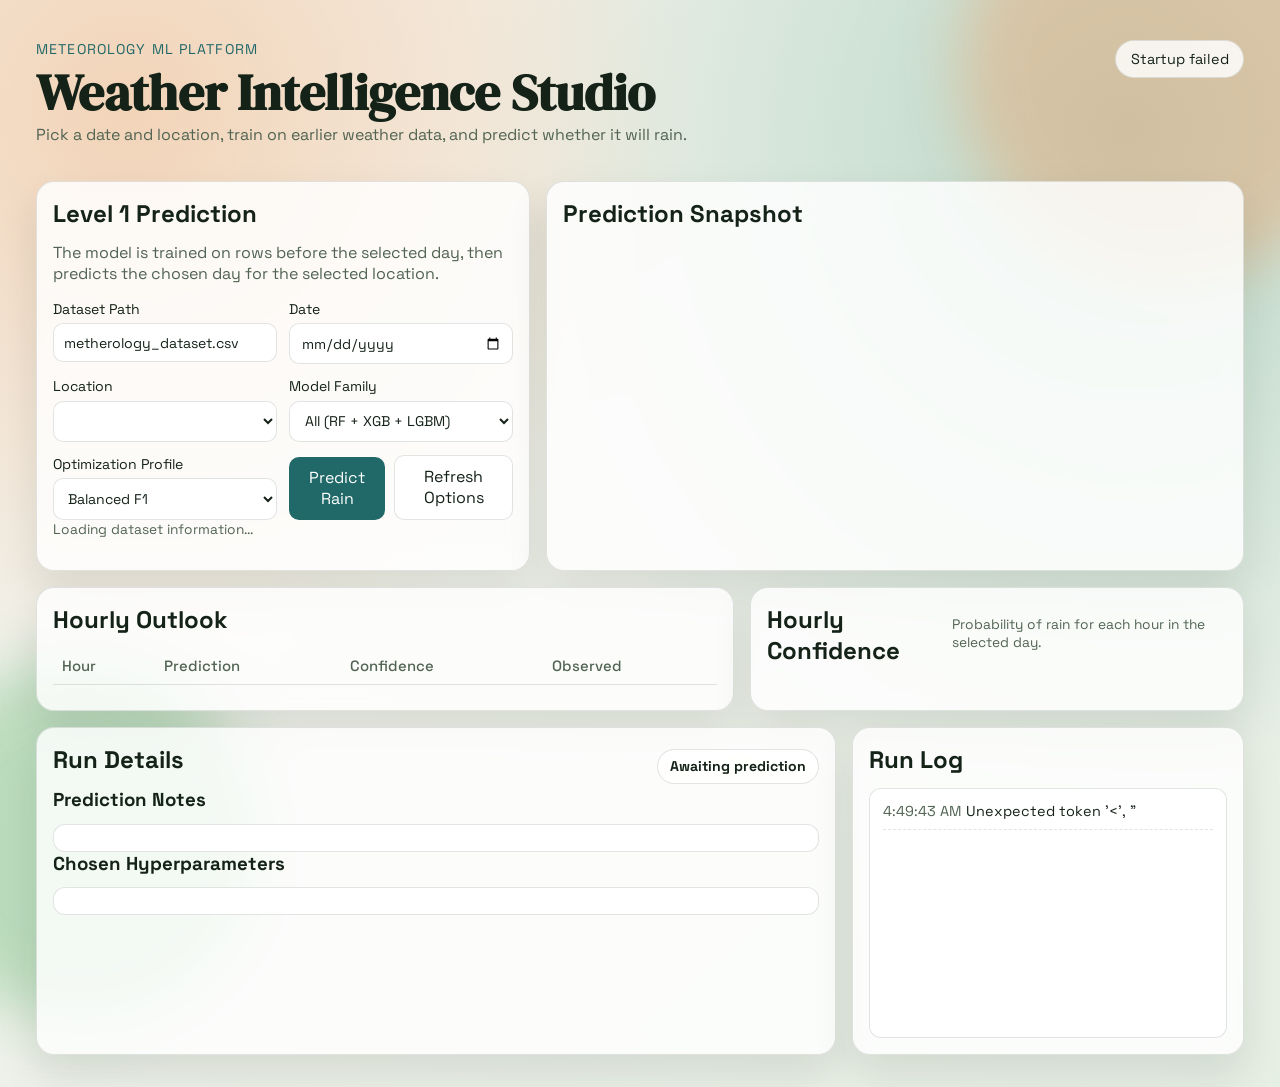
==== Interface/index.html @ b9aa5b45 "Level 1 Interface" ====
<!doctype html>
<html lang="en">
<head>
	<meta charset="UTF-8">
	<meta name="viewport" content="width=device-width, initial-scale=1.0">
	<title>Weather Intelligence Studio</title>
	<link rel="preconnect" href="https://fonts.googleapis.com">
	<link rel="preconnect" href="https://fonts.gstatic.com" crossorigin>
	<link href="https://fonts.googleapis.com/css2?family=Space+Grotesk:wght@400;500;700&family=DM+Serif+Display:ital@0;1&display=swap" rel="stylesheet">
	<link rel="stylesheet" href="style.css">
</head>
<body>
	<div class="bg-shape bg-shape-1" aria-hidden="true"></div>
	<div class="bg-shape bg-shape-2" aria-hidden="true"></div>

	<header class="topbar">
		<div>
			<p class="eyebrow">Meteorology ML Platform</p>
			<h1>Weather Intelligence Studio</h1>
			<p class="subtitle">Pick a date and location, train on earlier weather data, and predict whether it will rain.</p>
		</div>
		<div class="status-pill" id="status-pill">System ready</div>
	</header>

	<main class="layout">
		<section class="card card-control">
			<h2>Level 1 Prediction</h2>
			<p class="card-intro">The model is trained on rows before the selected day, then predicts the chosen day for the selected location.</p>

			<form id="prediction-form" class="controls-grid">
				<label>
					Dataset Path
					<input type="text" id="dataset-path" value="metherology_dataset.csv" placeholder="Path to CSV dataset">
				</label>

				<label>
					Date
					<input type="date" id="selected-date">
				</label>

				<label>
					Location
					<select id="location-select"></select>
				</label>

				<label>
					Model Family
					<select id="model-family">
						<option value="all">All (RF + XGB + LGBM)</option>
						<option value="lgbm">LightGBM only</option>
						<option value="xgb">XGBoost only</option>
						<option value="rf">RandomForest only</option>
					</select>
				</label>

				<label>
					Optimization Profile
					<select id="profile">
						<option value="balanced">Balanced F1</option>
						<option value="recall">High Recall</option>
						<option value="precision">High Precision</option>
					</select>
				</label>

				<div class="control-actions">
					<button type="submit" class="btn btn-primary" id="predict-btn">Predict Rain</button>
					<button type="button" class="btn btn-secondary" id="refresh-options-btn">Refresh Options</button>
				</div>
			</form>

			<p class="hint" id="dataset-range">Loading dataset information...</p>

		</section>

		<section class="card card-kpis">
			<h2>Prediction Snapshot</h2>
			<div class="kpi-grid" id="kpi-grid"></div>
		</section>

		<section class="card card-ranking">
			<h2>Hourly Outlook</h2>
			<div class="table-wrap">
				<table>
					<thead>
						<tr>
							<th>Hour</th>
							<th>Prediction</th>
							<th>Confidence</th>
							<th>Observed</th>
						</tr>
					</thead>
					<tbody id="hourly-body"></tbody>
				</table>
			</div>
		</section>

		<section class="card card-chart">
			<div class="section-head">
				<h2>Hourly Confidence</h2>
				<p class="hint">Probability of rain for each hour in the selected day.</p>
			</div>
			<div id="bars" class="bars"></div>
		</section>

		<section class="card card-details">
			<div class="section-head">
				<h2>Run Details</h2>
				<div class="result-chip" id="prediction-chip">Awaiting prediction</div>
			</div>

			<div class="split-grid" id="split-grid"></div>

			<h3>Prediction Notes</h3>
			<div class="pre-box" id="prediction-notes"></div>

			<h3>Chosen Hyperparameters</h3>
			<pre id="hyperparams" class="pre-box"></pre>
		</section>

		<section class="card card-log">
			<h2>Run Log</h2>
			<div id="run-log" class="log"></div>
		</section>
	</main>

	<template id="kpi-template">
		<article class="kpi-card">
			<p class="kpi-label"></p>
			<p class="kpi-value"></p>
			<p class="kpi-extra"></p>
		</article>
	</template>

	<script src="app.js"></script>
</body>
</html>
---- Interface/style.css ----
:root {
	--bg-1: #f6f3ee;
	--bg-2: #e6efe4;
	--paper: rgba(255, 255, 255, 0.82);
	--paper-strong: #ffffff;
	--text: #142218;
	--muted: #516352;
	--line: rgba(20, 34, 24, 0.12);
	--primary: #216869;
	--secondary: #d66a2d;
	--accent: #2b8a3e;
	--danger: #a8332b;
	--shadow: 0 20px 40px rgba(20, 34, 24, 0.1);
}

* {
	box-sizing: border-box;
}

body {
	margin: 0;
	min-height: 100vh;
	color: var(--text);
	font-family: "Space Grotesk", sans-serif;
	background:
		radial-gradient(circle at 10% 10%, #f2d4b8 0%, transparent 38%),
		radial-gradient(circle at 88% 12%, #bad8c8 0%, transparent 45%),
		linear-gradient(140deg, var(--bg-1), var(--bg-2));
	position: relative;
	overflow-x: hidden;
}

.bg-shape {
	position: fixed;
	z-index: -1;
	border-radius: 50%;
	filter: blur(30px);
	opacity: 0.4;
}

.bg-shape-1 {
	width: 420px;
	height: 420px;
	background: #f19f68;
	top: -140px;
	right: -100px;
}

.bg-shape-2 {
	width: 360px;
	height: 360px;
	background: #6dbb7a;
	bottom: -120px;
	left: -100px;
}

.topbar {
	max-width: 1240px;
	margin: 0 auto;
	padding: 2.5rem 1rem 1.25rem;
	display: flex;
	align-items: flex-start;
	justify-content: space-between;
	gap: 1rem;
	animation: rise 500ms ease-out;
}

.eyebrow {
	margin: 0;
	color: var(--primary);
	font-size: 0.88rem;
	letter-spacing: 0.08em;
	text-transform: uppercase;
}

h1 {
	margin: 0.35rem 0 0.25rem;
	font-family: "DM Serif Display", serif;
	font-size: clamp(2rem, 4.2vw, 3.2rem);
	line-height: 1.1;
}

.subtitle {
	margin: 0;
	color: var(--muted);
}

.status-pill {
	padding: 0.55rem 0.9rem;
	border-radius: 999px;
	border: 1px solid var(--line);
	background: var(--paper);
	backdrop-filter: blur(8px);
	font-size: 0.9rem;
}

.layout {
	max-width: 1240px;
	margin: 0 auto;
	padding: 1rem 1rem 2rem;
	display: grid;
	grid-template-columns: repeat(12, minmax(0, 1fr));
	gap: 1rem;
}

.card {
	border: 1px solid var(--line);
	border-radius: 18px;
	padding: 1rem;
	background: var(--paper);
	backdrop-filter: blur(9px);
	box-shadow: var(--shadow);
	animation: rise 500ms ease-out;
}

.card h2,
.card h3 {
	margin: 0 0 0.8rem;
}

.card-intro,
.hint {
	margin: 0 0 1rem;
	color: var(--muted);
}

.hint {
	font-size: 0.86rem;
}

.card-control { grid-column: span 5; }
.card-kpis { grid-column: span 7; }
.card-ranking { grid-column: span 7; }
.card-chart { grid-column: span 5; }
.card-details { grid-column: span 8; }
.card-log { grid-column: span 4; }

.controls-grid {
	display: grid;
	grid-template-columns: repeat(2, minmax(0, 1fr));
	gap: 0.8rem;
}

label {
	display: flex;
	flex-direction: column;
	gap: 0.35rem;
	font-size: 0.88rem;
}

input,
select,
button {
	font: inherit;
}

input,
select {
	width: 100%;
	border: 1px solid var(--line);
	border-radius: 10px;
	background: #fff;
	color: var(--text);
	padding: 0.6rem 0.65rem;
}

.control-actions {
	display: flex;
	align-items: flex-end;
	gap: 0.6rem;
}

.btn {
	border: none;
	border-radius: 10px;
	padding: 0.65rem 0.9rem;
	cursor: pointer;
	transition: transform 160ms ease, filter 160ms ease;
}

.btn:hover {
	transform: translateY(-1px);
	filter: brightness(1.02);
}

.btn-primary {
	background: var(--primary);
	color: #fff;
}

.btn-secondary {
	background: #fff;
	color: var(--text);
	border: 1px solid var(--line);
}

.upload-wrap {
	margin: 1rem 0 0;
	display: flex;
	align-items: center;
	gap: 0.7rem;
}

.badge {
	display: inline-flex;
	align-items: center;
	justify-content: center;
	min-width: 88px;
	padding: 0.35rem 0.55rem;
	border-radius: 999px;
	font-size: 0.82rem;
	font-weight: 700;
}

.badge-rain {
	background: rgba(214, 106, 45, 0.16);
	color: #8a3f15;
}

.badge-clear {
	background: rgba(43, 138, 62, 0.14);
	color: #206534;
}

.upload-label {
	color: var(--muted);
}

.kpi-grid {
	display: grid;
	grid-template-columns: repeat(2, minmax(0, 1fr));
	gap: 0.8rem;
}

.kpi-card {
	border: 1px solid var(--line);
	background: var(--paper-strong);
	border-radius: 14px;
	padding: 0.8rem;
}

.kpi-label {
	margin: 0;
	color: var(--muted);
	font-size: 0.82rem;
}

.kpi-value {
	margin: 0.2rem 0;
	font-family: "DM Serif Display", serif;
	font-size: 1.7rem;
	line-height: 1;
}

.kpi-extra {
	margin: 0;
	font-size: 0.84rem;
	color: var(--muted);
}

.table-wrap {
	overflow-x: auto;
}

table {
	width: 100%;
	border-collapse: collapse;
	font-size: 0.93rem;
}

th,
td {
	border-bottom: 1px solid var(--line);
	padding: 0.55rem;
	text-align: left;
}

th {
	color: var(--muted);
	font-weight: 500;
}

tr.highlight {
	background: rgba(43, 138, 62, 0.09);
}

.section-head {
	display: flex;
	justify-content: space-between;
	align-items: center;
	gap: 0.8rem;
}

.bars {
	margin-top: 1rem;
	display: grid;
	gap: 0.7rem;
}

.bar-row {
	display: grid;
	grid-template-columns: 110px 1fr 60px;
	align-items: center;
	gap: 0.6rem;
}

.bar-track {
	height: 14px;
	background: rgba(20, 34, 24, 0.08);
	border-radius: 999px;
	overflow: hidden;
}

.bar-fill {
	height: 100%;
	border-radius: 999px;
	transition: width 500ms ease;
}

.split-grid {
	display: grid;
	grid-template-columns: repeat(3, minmax(0, 1fr));
	gap: 0.7rem;
}

.split-card {
	border: 1px solid var(--line);
	background: var(--paper-strong);
	border-radius: 12px;
	padding: 0.7rem;
}

.split-card h4 {
	margin: 0 0 0.5rem;
}

.split-stat {
	margin: 0.25rem 0;
	font-size: 0.9rem;
}

.matrix {
	display: grid;
	grid-template-columns: repeat(2, 1fr);
	gap: 0.45rem;
	max-width: 350px;
	margin-bottom: 1rem;
}

.cell {
	border: 1px solid var(--line);
	border-radius: 10px;
	padding: 0.7rem;
	background: #fff;
	text-align: center;
}

.cell-label {
	display: block;
	color: var(--muted);
	font-size: 0.78rem;
}

.cell-value {
	font-size: 1.2rem;
	font-weight: 700;
}

.pre-box {
	margin: 0;
	border: 1px solid var(--line);
	background: #fff;
	border-radius: 12px;
	padding: 0.8rem;
	max-height: 220px;
	overflow: auto;
}

.pre-box p {
	margin: 0 0 0.7rem;
}

.pre-box p:last-child {
	margin-bottom: 0;
}

.result-chip {
	padding: 0.45rem 0.75rem;
	border-radius: 999px;
	font-size: 0.88rem;
	font-weight: 700;
	border: 1px solid var(--line);
	background: rgba(255, 255, 255, 0.75);
}

.chip-rain {
	background: rgba(214, 106, 45, 0.16);
	color: #8a3f15;
	border-color: rgba(214, 106, 45, 0.28);
}

.chip-clear {
	background: rgba(43, 138, 62, 0.14);
	color: #206534;
	border-color: rgba(43, 138, 62, 0.24);
}

.log {
	border: 1px solid var(--line);
	background: #fff;
	border-radius: 12px;
	padding: 0.8rem;
	min-height: 250px;
	max-height: 430px;
	overflow: auto;
	font-size: 0.9rem;
}

.log-entry {
	margin: 0 0 0.55rem;
	padding-bottom: 0.55rem;
	border-bottom: 1px dashed var(--line);
}

.log-time {
	color: var(--muted);
	margin-right: 0.35rem;
}

@keyframes rise {
	from {
		opacity: 0;
		transform: translateY(12px);
	}
	to {
		opacity: 1;
		transform: translateY(0);
	}
}

@media (max-width: 1080px) {
	.card-control,
	.card-kpis,
	.card-ranking,
	.card-chart,
	.card-details,
	.card-log {
		grid-column: span 12;
	}

	.controls-grid {
		grid-template-columns: 1fr;
	}

	.control-actions {
		align-items: center;
	}
}

@media (max-width: 720px) {
	.topbar {
		flex-direction: column;
	}

	.kpi-grid,
	.split-grid {
		grid-template-columns: 1fr;
	}

	.bar-row {
		grid-template-columns: 1fr;
	}
}
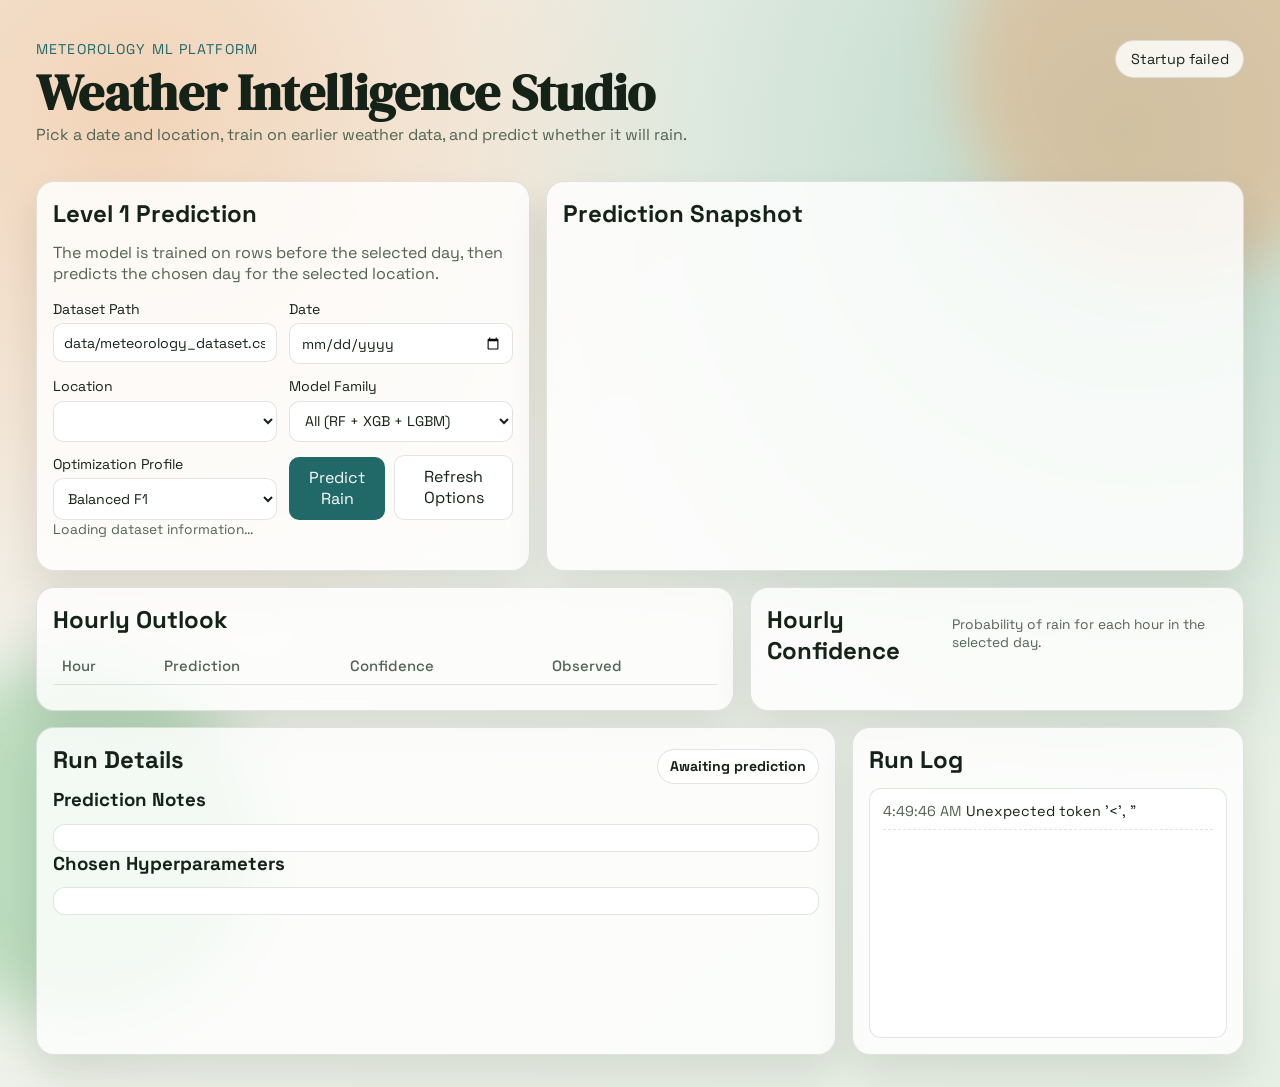
==== commit e671ec8e: "Fix interface not founding dataset" ====
--- a/Interface/index.html
+++ b/Interface/index.html
@@ -30,7 +30,7 @@
 			<form id="prediction-form" class="controls-grid">
 				<label>
 					Dataset Path
-					<input type="text" id="dataset-path" value="metherology_dataset.csv" placeholder="Path to CSV dataset">
+					<input type="text" id="dataset-path" value="data/meteorology_dataset.csv" placeholder="Path to CSV dataset">
 				</label>
 
 				<label>
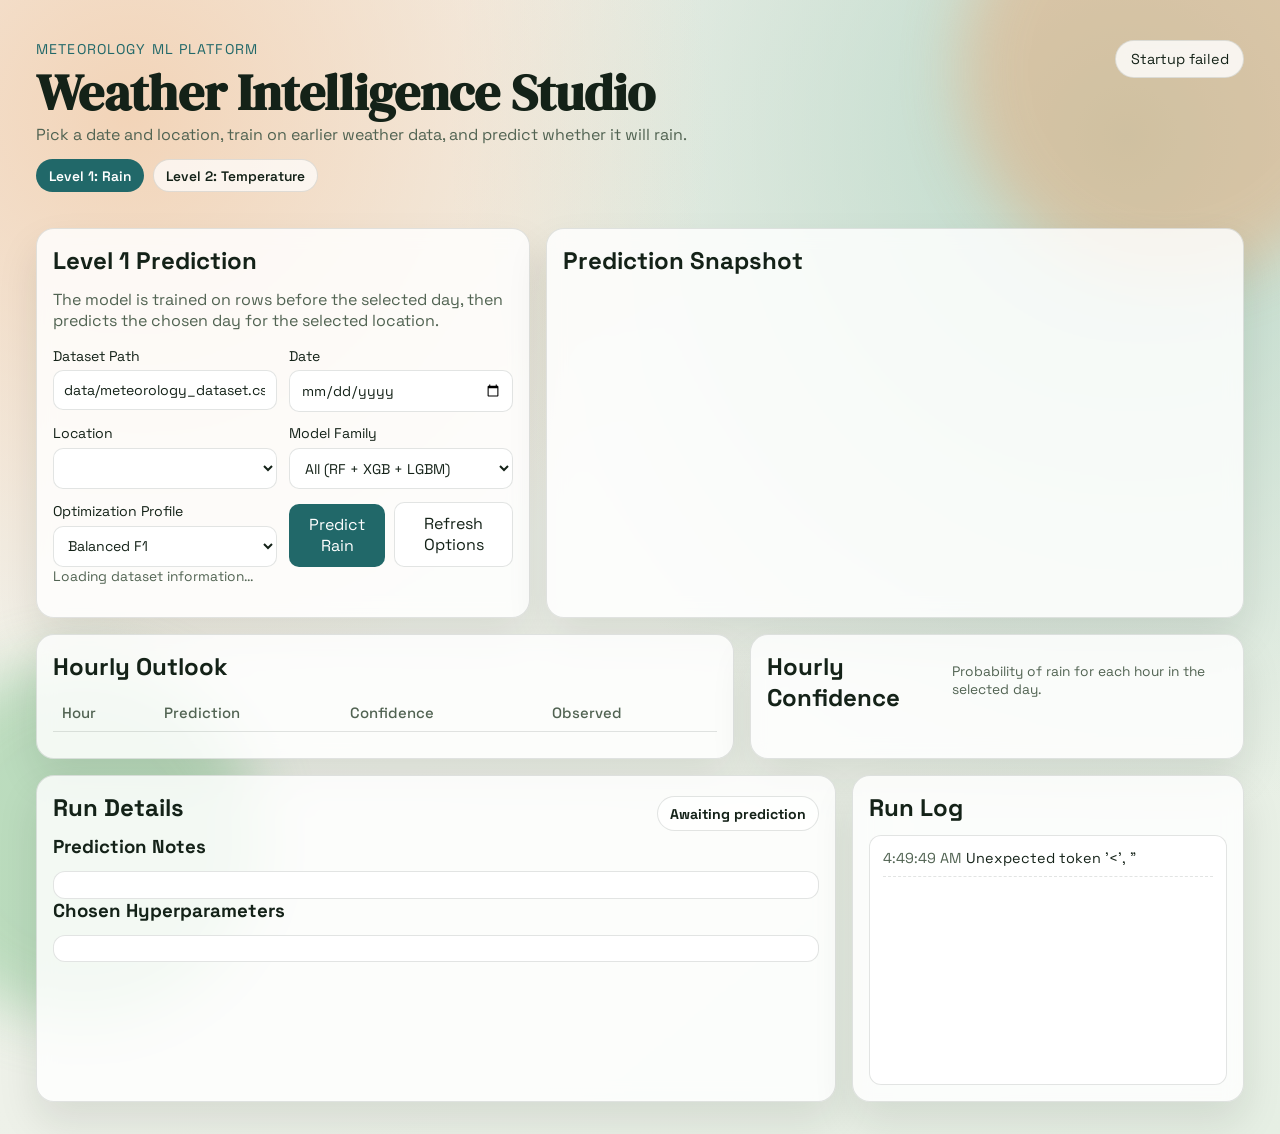
==== commit bbc70937: "Merge branch 'main' into level_4" ====
--- a/Interface/index.html
+++ b/Interface/index.html
@@ -18,6 +18,10 @@
 			<p class="eyebrow">Meteorology ML Platform</p>
 			<h1>Weather Intelligence Studio</h1>
 			<p class="subtitle">Pick a date and location, train on earlier weather data, and predict whether it will rain.</p>
+			<div class="level-nav">
+				<a class="level-link active" href="index.html">Level 1: Rain</a>
+				<a class="level-link" href="level2.html">Level 2: Temperature</a>
+			</div>
 		</div>
 		<div class="status-pill" id="status-pill">System ready</div>
 	</header>
--- a/Interface/style.css
+++ b/Interface/style.css
@@ -85,6 +85,32 @@
 	color: var(--muted);
 }
 
+.level-nav {
+	margin-top: 0.9rem;
+	display: flex;
+	gap: 0.55rem;
+	flex-wrap: wrap;
+}
+
+.level-link {
+	display: inline-flex;
+	align-items: center;
+	padding: 0.4rem 0.75rem;
+	border-radius: 999px;
+	border: 1px solid var(--line);
+	background: rgba(255, 255, 255, 0.7);
+	color: var(--text);
+	text-decoration: none;
+	font-size: 0.86rem;
+	font-weight: 600;
+}
+
+.level-link.active {
+	background: var(--primary);
+	border-color: transparent;
+	color: #fff;
+}
+
 .status-pill {
 	padding: 0.55rem 0.9rem;
 	border-radius: 999px;
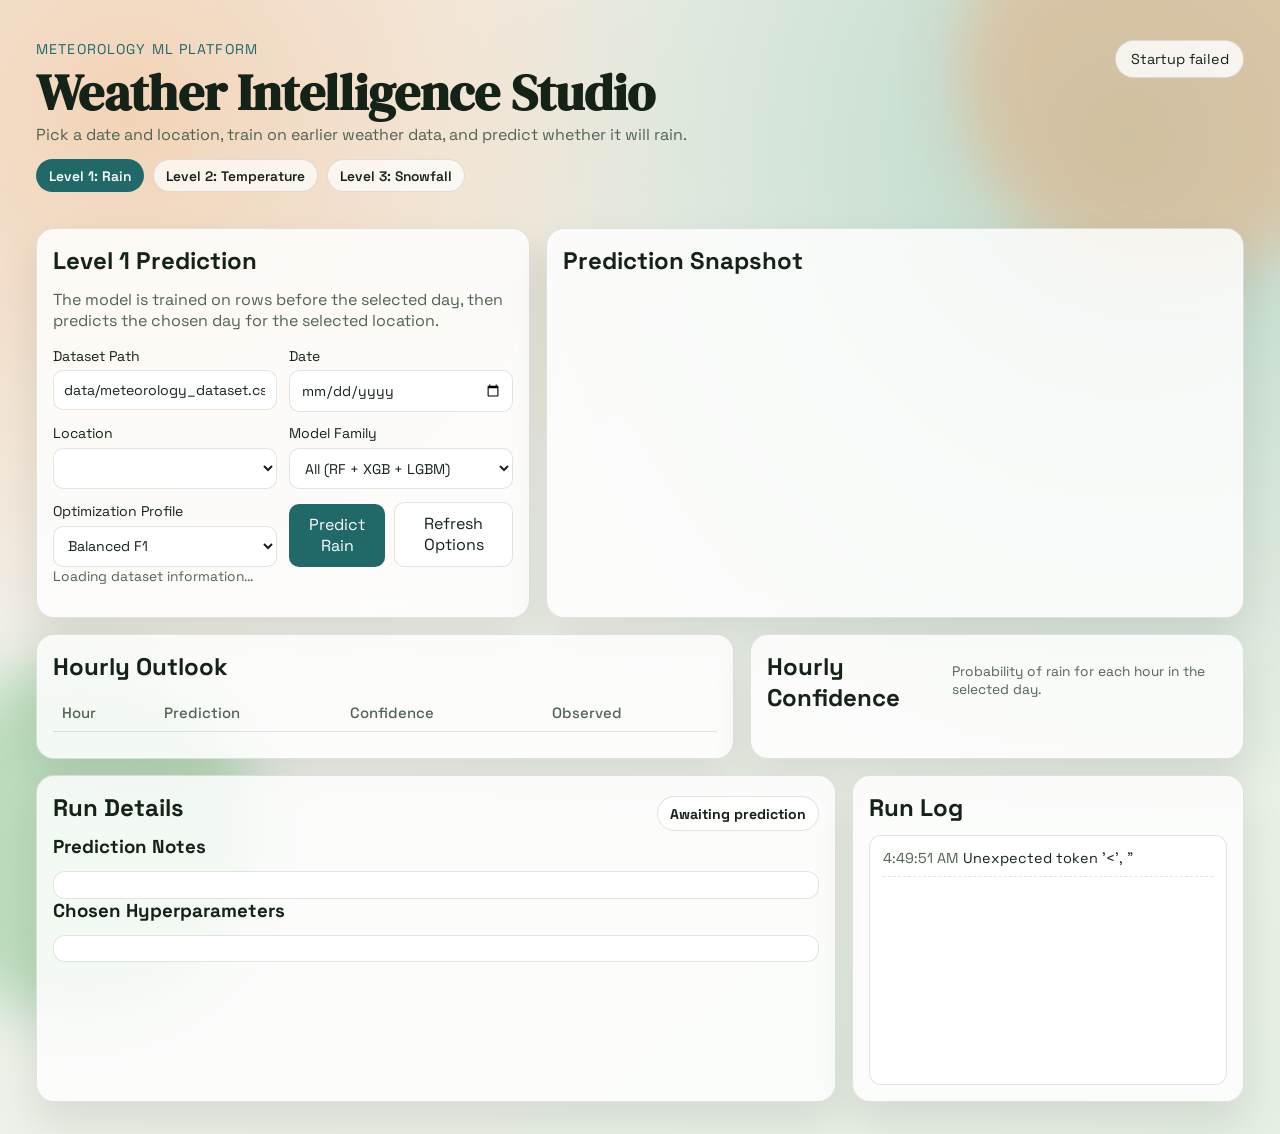
==== commit 5f8ce531: "Added Snowfall Prediction to Website" ====
--- a/Interface/index.html
+++ b/Interface/index.html
@@ -1,140 +1,166 @@
 <!doctype html>
 <html lang="en">
-<head>
-	<meta charset="UTF-8">
-	<meta name="viewport" content="width=device-width, initial-scale=1.0">
-	<title>Weather Intelligence Studio</title>
-	<link rel="preconnect" href="https://fonts.googleapis.com">
-	<link rel="preconnect" href="https://fonts.gstatic.com" crossorigin>
-	<link href="https://fonts.googleapis.com/css2?family=Space+Grotesk:wght@400;500;700&family=DM+Serif+Display:ital@0;1&display=swap" rel="stylesheet">
-	<link rel="stylesheet" href="style.css">
-</head>
-<body>
-	<div class="bg-shape bg-shape-1" aria-hidden="true"></div>
-	<div class="bg-shape bg-shape-2" aria-hidden="true"></div>
+  <head>
+    <meta charset="UTF-8" />
+    <meta name="viewport" content="width=device-width, initial-scale=1.0" />
+    <title>Weather Intelligence Studio</title>
+    <link rel="preconnect" href="https://fonts.googleapis.com" />
+    <link rel="preconnect" href="https://fonts.gstatic.com" crossorigin />
+    <link
+      href="https://fonts.googleapis.com/css2?family=Space+Grotesk:wght@400;500;700&family=DM+Serif+Display:ital@0;1&display=swap"
+      rel="stylesheet"
+    />
+    <link rel="stylesheet" href="style.css" />
+  </head>
+  <body>
+    <div class="bg-shape bg-shape-1" aria-hidden="true"></div>
+    <div class="bg-shape bg-shape-2" aria-hidden="true"></div>
 
-	<header class="topbar">
-		<div>
-			<p class="eyebrow">Meteorology ML Platform</p>
-			<h1>Weather Intelligence Studio</h1>
-			<p class="subtitle">Pick a date and location, train on earlier weather data, and predict whether it will rain.</p>
-			<div class="level-nav">
-				<a class="level-link active" href="index.html">Level 1: Rain</a>
-				<a class="level-link" href="level2.html">Level 2: Temperature</a>
-			</div>
-		</div>
-		<div class="status-pill" id="status-pill">System ready</div>
-	</header>
+    <header class="topbar">
+      <div>
+        <p class="eyebrow">Meteorology ML Platform</p>
+        <h1>Weather Intelligence Studio</h1>
+        <p class="subtitle">
+          Pick a date and location, train on earlier weather data, and predict
+          whether it will rain.
+        </p>
+        <div class="level-nav">
+          <a class="level-link active" href="index.html">Level 1: Rain</a>
+          <a class="level-link" href="level2.html">Level 2: Temperature</a>
+          <a class="level-link" href="level3.html">Level 3: Snowfall</a>
+        </div>
+      </div>
+      <div class="status-pill" id="status-pill">System ready</div>
+    </header>
 
-	<main class="layout">
-		<section class="card card-control">
-			<h2>Level 1 Prediction</h2>
-			<p class="card-intro">The model is trained on rows before the selected day, then predicts the chosen day for the selected location.</p>
+    <main class="layout">
+      <section class="card card-control">
+        <h2>Level 1 Prediction</h2>
+        <p class="card-intro">
+          The model is trained on rows before the selected day, then predicts
+          the chosen day for the selected location.
+        </p>
 
-			<form id="prediction-form" class="controls-grid">
-				<label>
-					Dataset Path
-					<input type="text" id="dataset-path" value="data/meteorology_dataset.csv" placeholder="Path to CSV dataset">
-				</label>
+        <form id="prediction-form" class="controls-grid">
+          <label>
+            Dataset Path
+            <input
+              type="text"
+              id="dataset-path"
+              value="data/meteorology_dataset.csv"
+              placeholder="Path to CSV dataset"
+            />
+          </label>
 
-				<label>
-					Date
-					<input type="date" id="selected-date">
-				</label>
+          <label>
+            Date
+            <input type="date" id="selected-date" />
+          </label>
 
-				<label>
-					Location
-					<select id="location-select"></select>
-				</label>
+          <label>
+            Location
+            <select id="location-select"></select>
+          </label>
 
-				<label>
-					Model Family
-					<select id="model-family">
-						<option value="all">All (RF + XGB + LGBM)</option>
-						<option value="lgbm">LightGBM only</option>
-						<option value="xgb">XGBoost only</option>
-						<option value="rf">RandomForest only</option>
-					</select>
-				</label>
+          <label>
+            Model Family
+            <select id="model-family">
+              <option value="all">All (RF + XGB + LGBM)</option>
+              <option value="lgbm">LightGBM only</option>
+              <option value="xgb">XGBoost only</option>
+              <option value="rf">RandomForest only</option>
+            </select>
+          </label>
 
-				<label>
-					Optimization Profile
-					<select id="profile">
-						<option value="balanced">Balanced F1</option>
-						<option value="recall">High Recall</option>
-						<option value="precision">High Precision</option>
-					</select>
-				</label>
+          <label>
+            Optimization Profile
+            <select id="profile">
+              <option value="balanced">Balanced F1</option>
+              <option value="recall">High Recall</option>
+              <option value="precision">High Precision</option>
+            </select>
+          </label>
 
-				<div class="control-actions">
-					<button type="submit" class="btn btn-primary" id="predict-btn">Predict Rain</button>
-					<button type="button" class="btn btn-secondary" id="refresh-options-btn">Refresh Options</button>
-				</div>
-			</form>
+          <div class="control-actions">
+            <button type="submit" class="btn btn-primary" id="predict-btn">
+              Predict Rain
+            </button>
+            <button
+              type="button"
+              class="btn btn-secondary"
+              id="refresh-options-btn"
+            >
+              Refresh Options
+            </button>
+          </div>
+        </form>
 
-			<p class="hint" id="dataset-range">Loading dataset information...</p>
+        <p class="hint" id="dataset-range">Loading dataset information...</p>
+      </section>
 
-		</section>
+      <section class="card card-kpis">
+        <h2>Prediction Snapshot</h2>
+        <div class="kpi-grid" id="kpi-grid"></div>
+      </section>
 
-		<section class="card card-kpis">
-			<h2>Prediction Snapshot</h2>
-			<div class="kpi-grid" id="kpi-grid"></div>
-		</section>
+      <section class="card card-ranking">
+        <h2>Hourly Outlook</h2>
+        <div class="table-wrap">
+          <table>
+            <thead>
+              <tr>
+                <th>Hour</th>
+                <th>Prediction</th>
+                <th>Confidence</th>
+                <th>Observed</th>
+              </tr>
+            </thead>
+            <tbody id="hourly-body"></tbody>
+          </table>
+        </div>
+      </section>
 
-		<section class="card card-ranking">
-			<h2>Hourly Outlook</h2>
-			<div class="table-wrap">
-				<table>
-					<thead>
-						<tr>
-							<th>Hour</th>
-							<th>Prediction</th>
-							<th>Confidence</th>
-							<th>Observed</th>
-						</tr>
-					</thead>
-					<tbody id="hourly-body"></tbody>
-				</table>
-			</div>
-		</section>
+      <section class="card card-chart">
+        <div class="section-head">
+          <h2>Hourly Confidence</h2>
+          <p class="hint">
+            Probability of rain for each hour in the selected day.
+          </p>
+        </div>
+        <div id="bars" class="bars"></div>
+      </section>
 
-		<section class="card card-chart">
-			<div class="section-head">
-				<h2>Hourly Confidence</h2>
-				<p class="hint">Probability of rain for each hour in the selected day.</p>
-			</div>
-			<div id="bars" class="bars"></div>
-		</section>
+      <section class="card card-details">
+        <div class="section-head">
+          <h2>Run Details</h2>
+          <div class="result-chip" id="prediction-chip">
+            Awaiting prediction
+          </div>
+        </div>
 
-		<section class="card card-details">
-			<div class="section-head">
-				<h2>Run Details</h2>
-				<div class="result-chip" id="prediction-chip">Awaiting prediction</div>
-			</div>
+        <div class="split-grid" id="split-grid"></div>
 
-			<div class="split-grid" id="split-grid"></div>
+        <h3>Prediction Notes</h3>
+        <div class="pre-box" id="prediction-notes"></div>
 
-			<h3>Prediction Notes</h3>
-			<div class="pre-box" id="prediction-notes"></div>
+        <h3>Chosen Hyperparameters</h3>
+        <pre id="hyperparams" class="pre-box"></pre>
+      </section>
 
-			<h3>Chosen Hyperparameters</h3>
-			<pre id="hyperparams" class="pre-box"></pre>
-		</section>
+      <section class="card card-log">
+        <h2>Run Log</h2>
+        <div id="run-log" class="log"></div>
+      </section>
+    </main>
 
-		<section class="card card-log">
-			<h2>Run Log</h2>
-			<div id="run-log" class="log"></div>
-		</section>
-	</main>
+    <template id="kpi-template">
+      <article class="kpi-card">
+        <p class="kpi-label"></p>
+        <p class="kpi-value"></p>
+        <p class="kpi-extra"></p>
+      </article>
+    </template>
 
-	<template id="kpi-template">
-		<article class="kpi-card">
-			<p class="kpi-label"></p>
-			<p class="kpi-value"></p>
-			<p class="kpi-extra"></p>
-		</article>
-	</template>
-
-	<script src="app.js"></script>
-</body>
+    <script src="app.js"></script>
+  </body>
 </html>
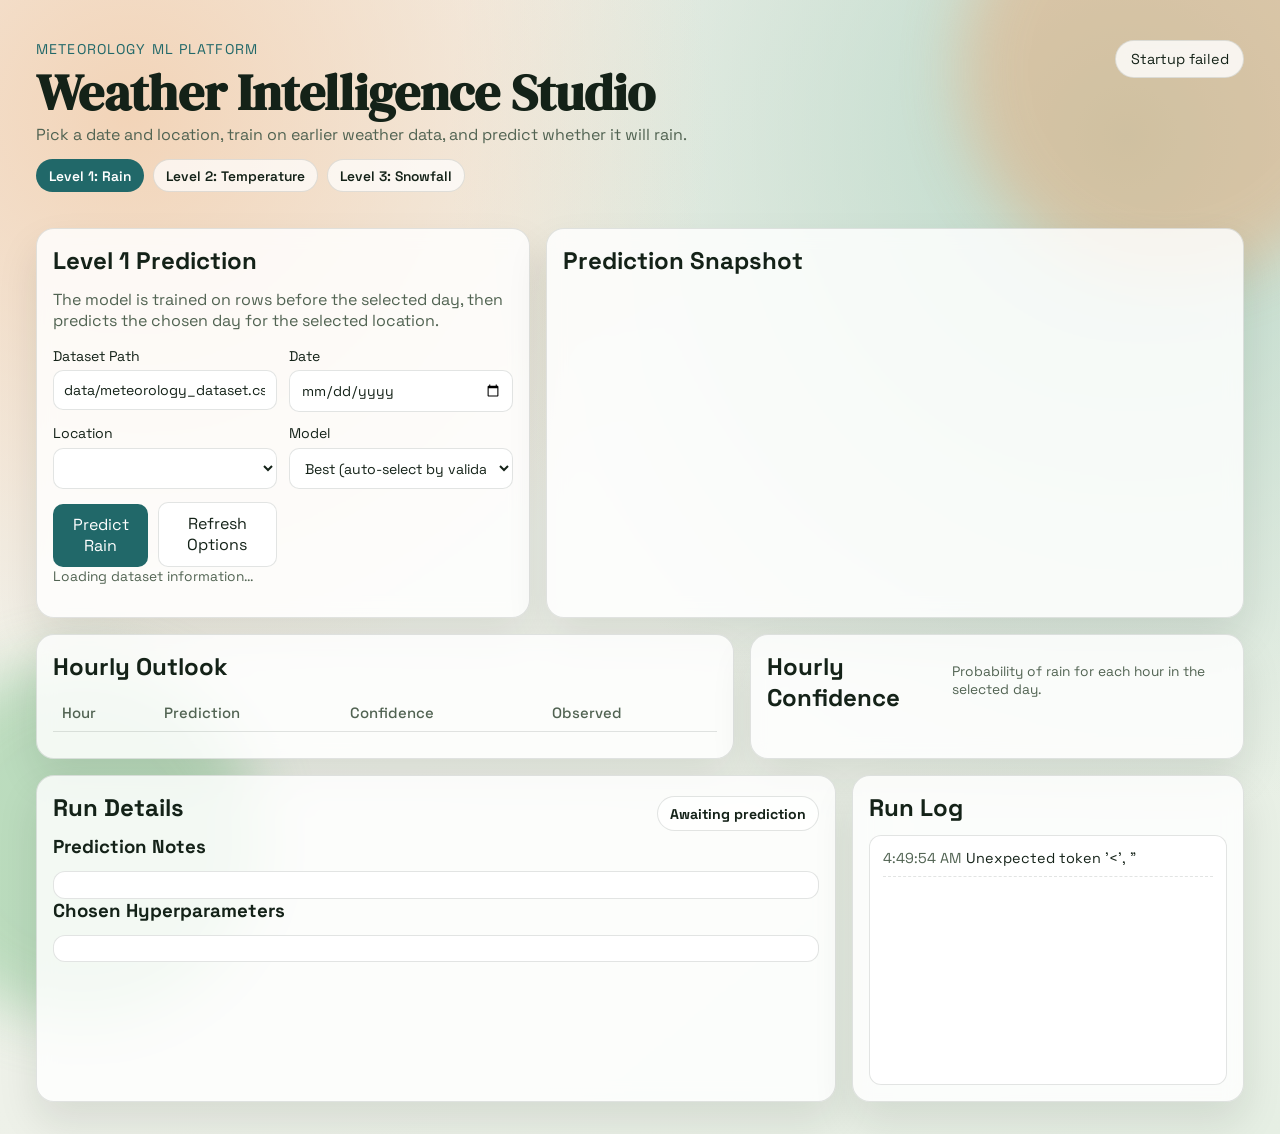
==== commit 8a06295a: "Rain Prediction change and interface fix" ====
--- a/Interface/index.html
+++ b/Interface/index.html
@@ -63,21 +63,12 @@
           </label>
 
           <label>
-            Model Family
+            Model
             <select id="model-family">
-              <option value="all">All (RF + XGB + LGBM)</option>
-              <option value="lgbm">LightGBM only</option>
-              <option value="xgb">XGBoost only</option>
-              <option value="rf">RandomForest only</option>
-            </select>
-          </label>
-
-          <label>
-            Optimization Profile
-            <select id="profile">
-              <option value="balanced">Balanced F1</option>
-              <option value="recall">High Recall</option>
-              <option value="precision">High Precision</option>
+              <option value="all">Best (auto-select by validation F1)</option>
+              <option value="lgbm">LightGBM</option>
+              <option value="xgb">XGBoost</option>
+              <option value="rf">RandomForest</option>
             </select>
           </label>
 
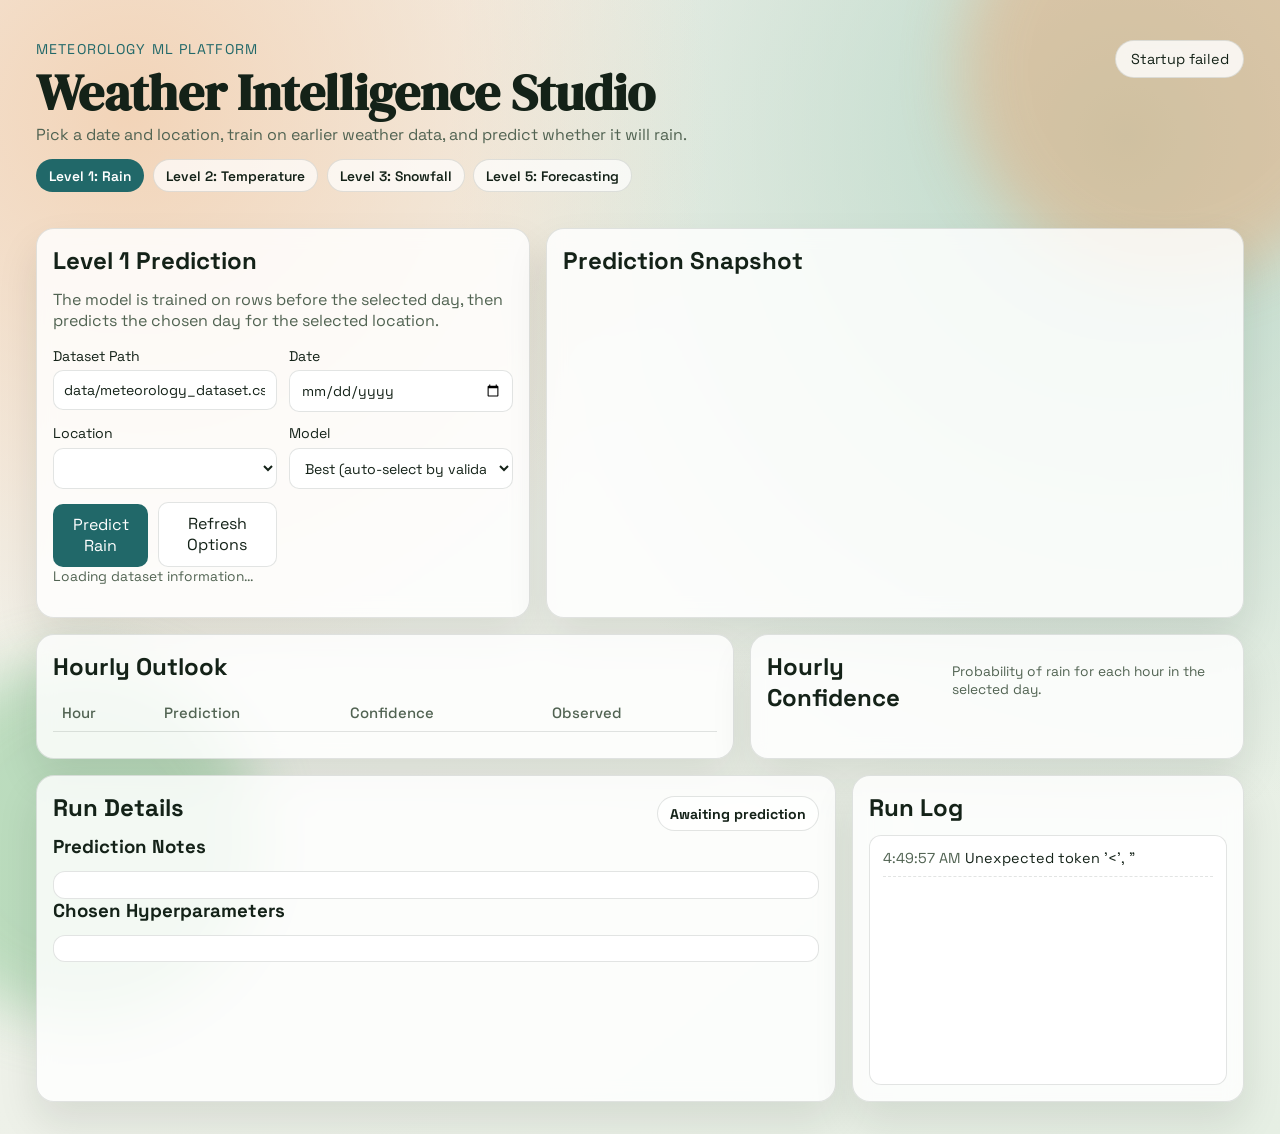
==== commit 45a41b56: "feat: Implement initial web interface and backend for Weather Intelligence Studio, integrating Level" ====
--- a/Interface/index.html
+++ b/Interface/index.html
@@ -28,6 +28,7 @@
           <a class="level-link active" href="index.html">Level 1: Rain</a>
           <a class="level-link" href="level2.html">Level 2: Temperature</a>
           <a class="level-link" href="level3.html">Level 3: Snowfall</a>
+          <a class="level-link" href="level5.html">Level 5: Forecasting</a>
         </div>
       </div>
       <div class="status-pill" id="status-pill">System ready</div>
--- a/Interface/style.css
+++ b/Interface/style.css
@@ -325,9 +325,20 @@
 
 .bar-row {
 	display: grid;
-	grid-template-columns: 110px 1fr 60px;
+	grid-template-columns: 150px 1fr 60px;
 	align-items: center;
 	gap: 0.6rem;
+}
+
+.bar-label {
+	font-size: 0.86rem;
+	white-space: nowrap;
+}
+
+.bar-date {
+	color: var(--muted);
+	font-weight: 400;
+	font-size: 0.82rem;
 }
 
 .bar-track {
@@ -451,6 +462,41 @@
 .log-time {
 	color: var(--muted);
 	margin-right: 0.35rem;
+}
+
+.btn-danger {
+	background: var(--danger);
+	color: #fff;
+}
+
+.btn-danger:disabled {
+	opacity: 0.5;
+	cursor: not-allowed;
+}
+
+.target-tabs {
+	display: flex;
+	gap: 0.5rem;
+	flex-wrap: wrap;
+	margin-top: 0.75rem;
+}
+
+.tab-btn {
+	padding: 0.35rem 0.85rem;
+	border-radius: 999px;
+	border: 1px solid var(--line);
+	background: #fff;
+	color: var(--text);
+	font-size: 0.84rem;
+	font-weight: 600;
+	cursor: pointer;
+	transition: background 160ms ease, color 160ms ease;
+}
+
+.tab-btn.active {
+	background: var(--primary);
+	color: #fff;
+	border-color: transparent;
 }
 
 @keyframes rise {
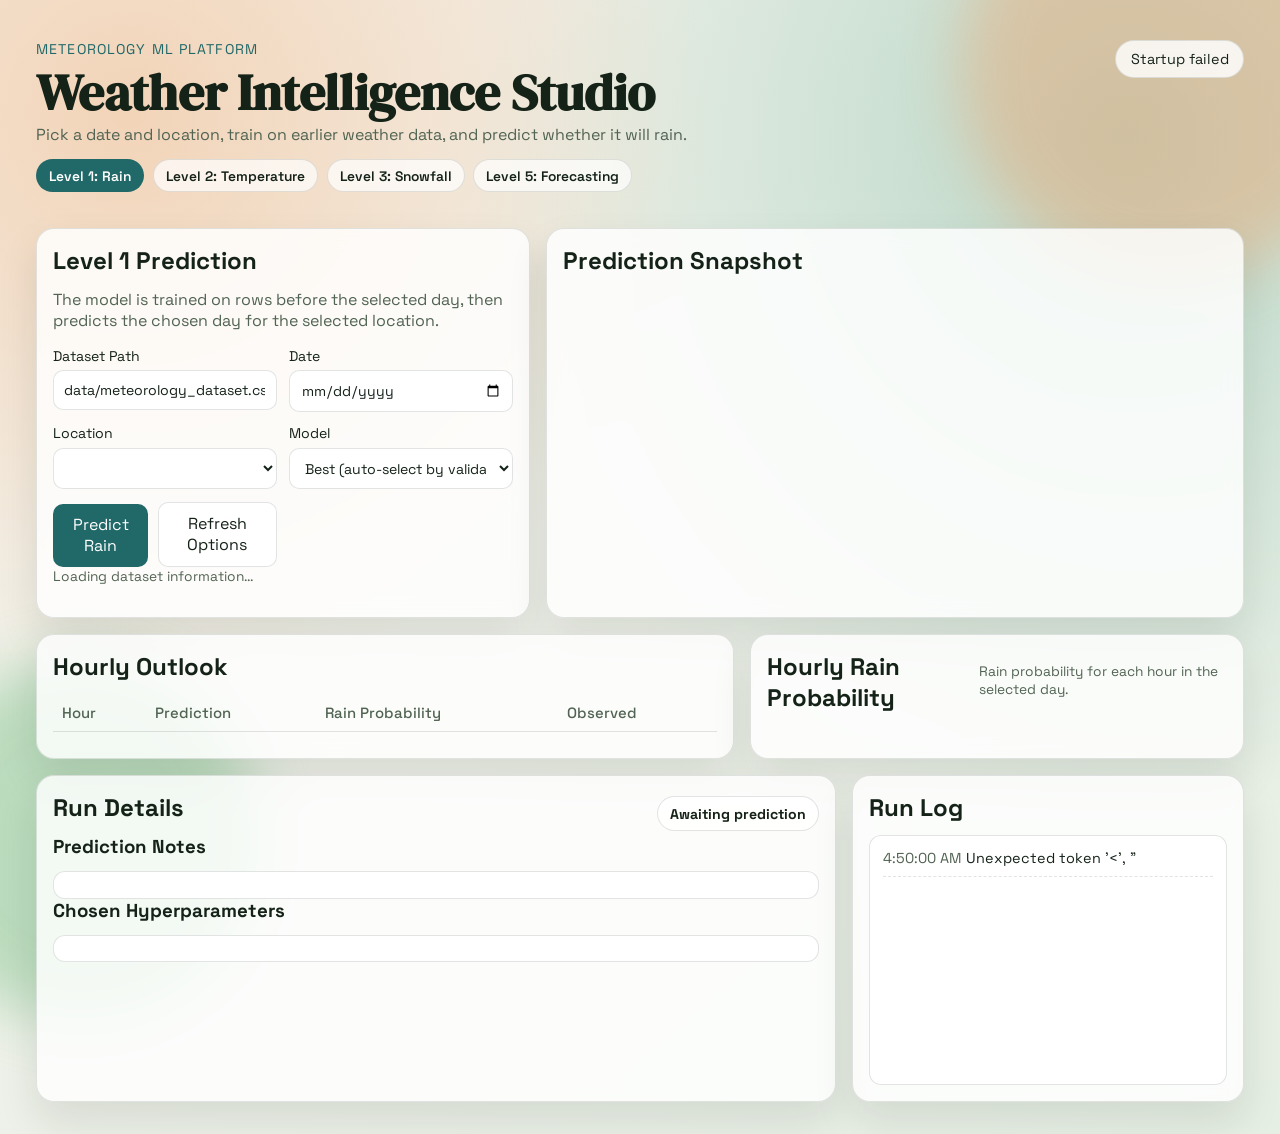
==== commit 5e354144: "Rain Prediction fix" ====
--- a/Interface/index.html
+++ b/Interface/index.html
@@ -103,7 +103,7 @@
               <tr>
                 <th>Hour</th>
                 <th>Prediction</th>
-                <th>Confidence</th>
+                <th>Rain Probability</th>
                 <th>Observed</th>
               </tr>
             </thead>
@@ -114,9 +114,9 @@
 
       <section class="card card-chart">
         <div class="section-head">
-          <h2>Hourly Confidence</h2>
+          <h2>Hourly Rain Probability</h2>
           <p class="hint">
-            Probability of rain for each hour in the selected day.
+            Rain probability for each hour in the selected day.
           </p>
         </div>
         <div id="bars" class="bars"></div>
@@ -153,6 +153,6 @@
       </article>
     </template>
 
-    <script src="app.js"></script>
+    <script src="app.js?v=20260315"></script>
   </body>
 </html>
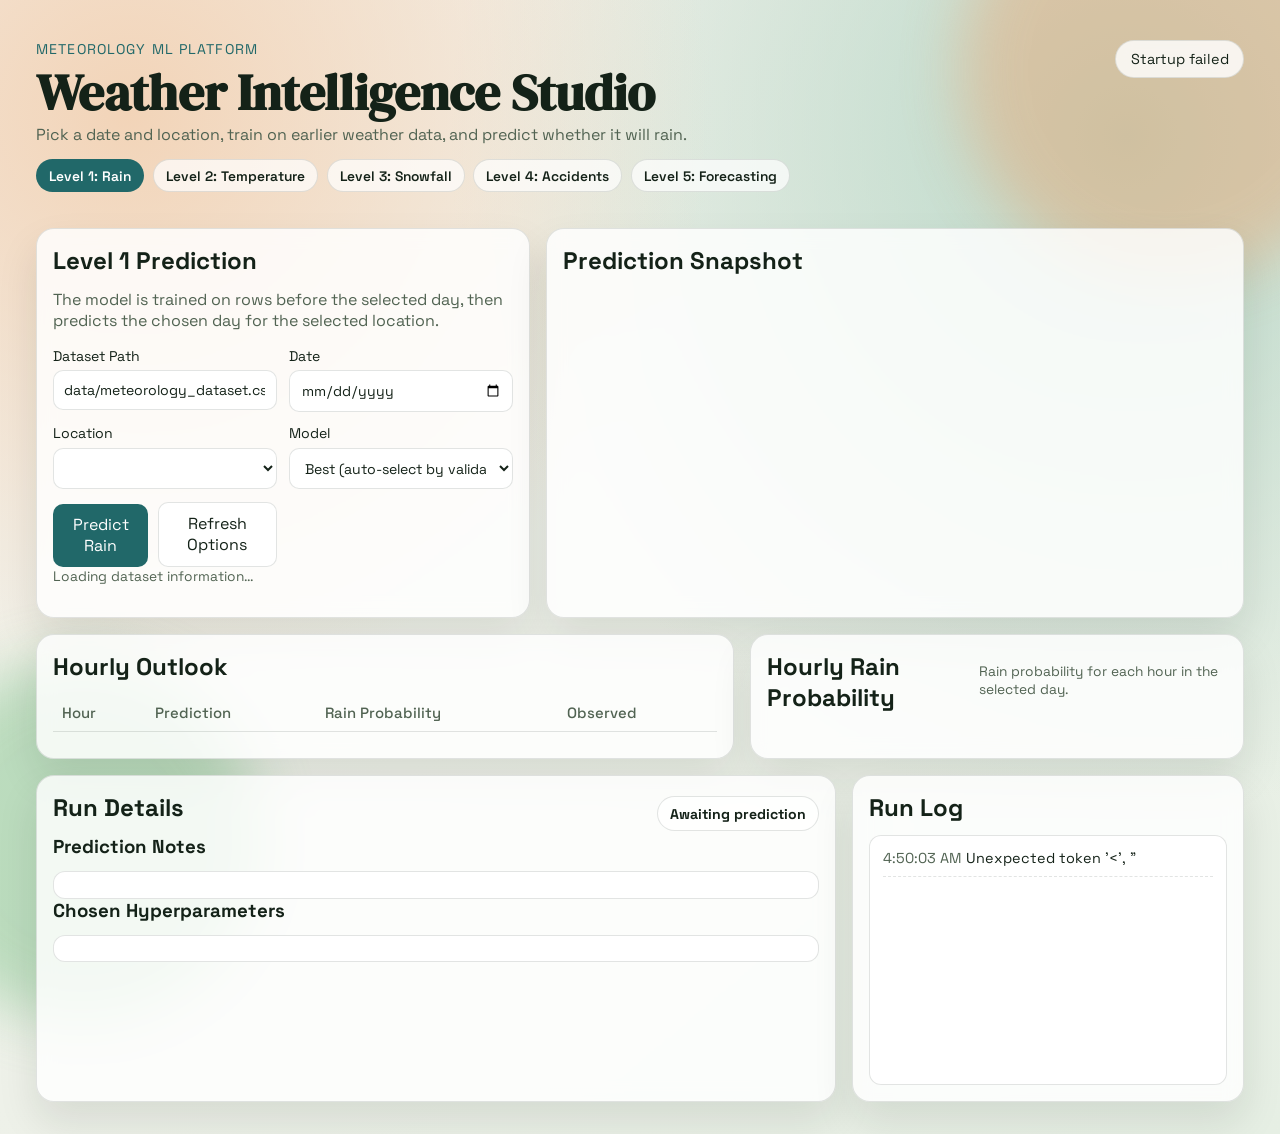
==== commit 209dc099: "Finished level 4 interface" ====
--- a/Interface/index.html
+++ b/Interface/index.html
@@ -28,6 +28,7 @@
           <a class="level-link active" href="index.html">Level 1: Rain</a>
           <a class="level-link" href="level2.html">Level 2: Temperature</a>
           <a class="level-link" href="level3.html">Level 3: Snowfall</a>
+          <a class="level-link" href="level4.html">Level 4: Accidents</a>
           <a class="level-link" href="level5.html">Level 5: Forecasting</a>
         </div>
       </div>
